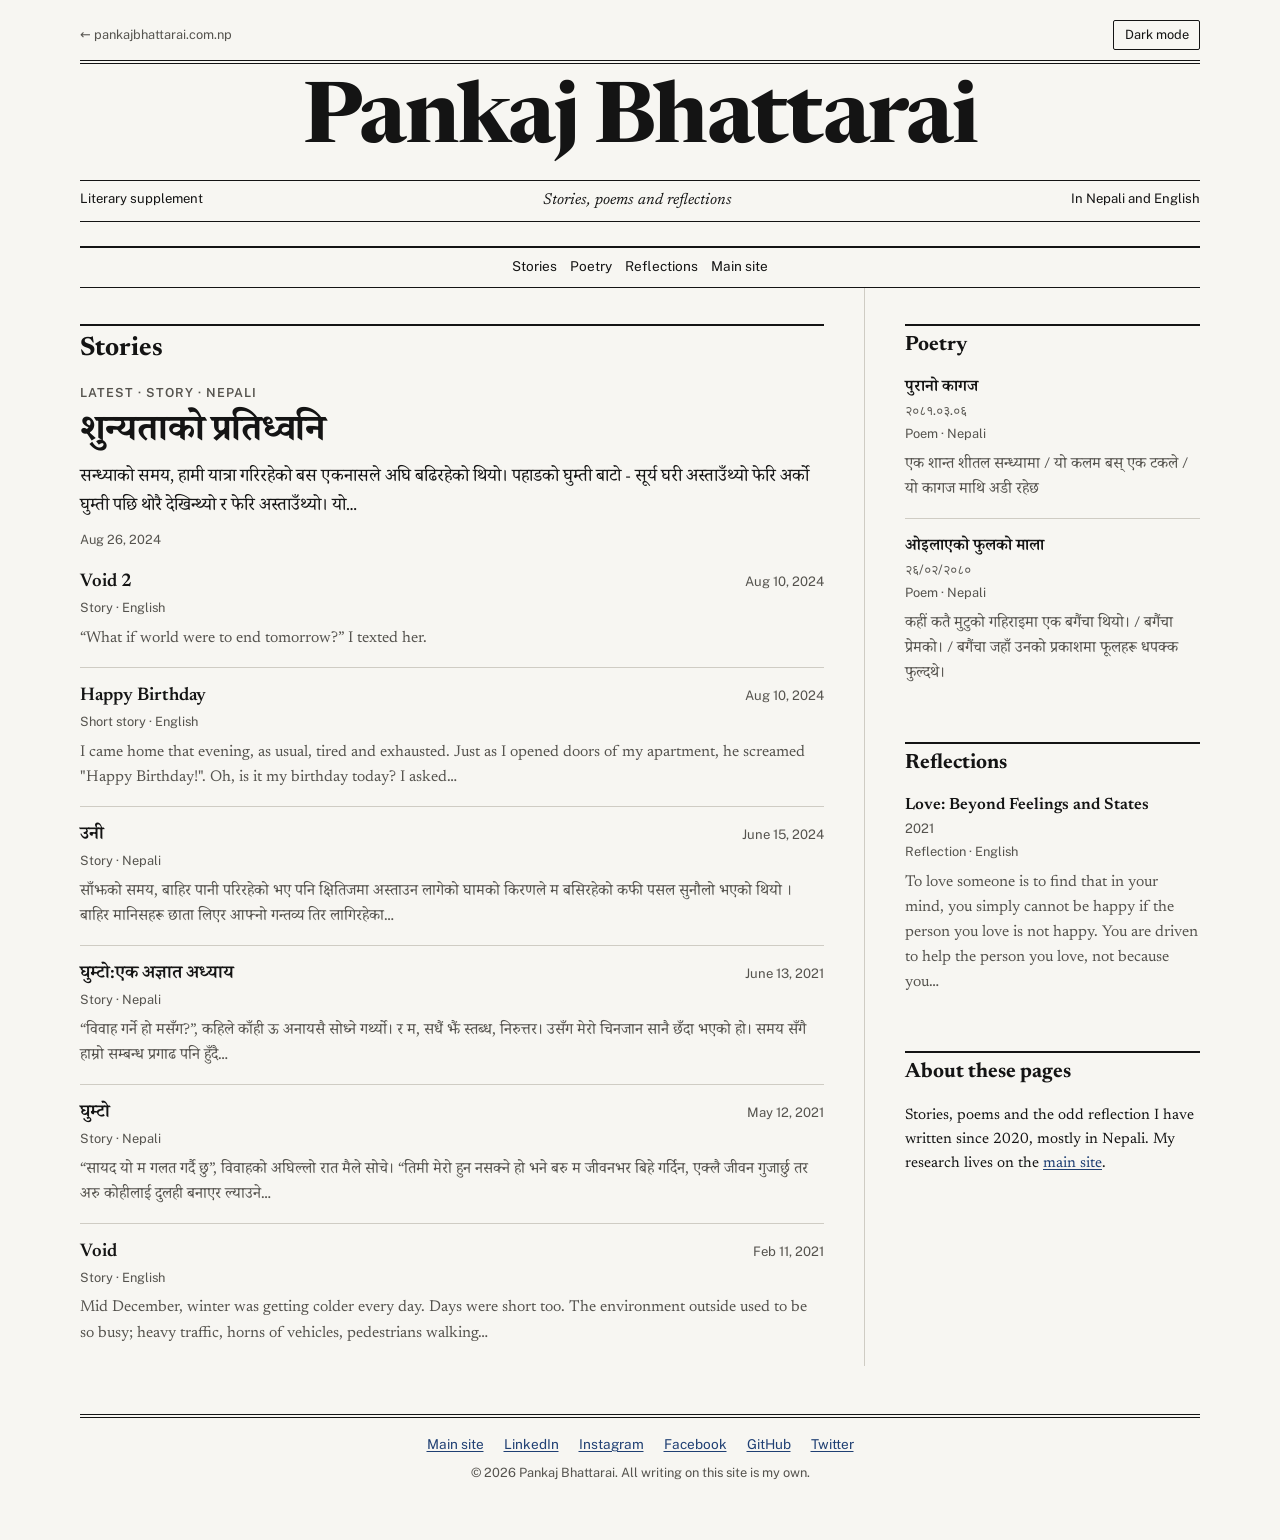
==== index.html @ b80f1229 "Restyle literature site to match main site design Replace the Argon/Bootstrap theme with the newspri" ====
<!doctype html>
<html lang="en">
<head>
<meta charset="utf-8">
<meta name="viewport" content="width=device-width, initial-scale=1">
<title>Literature | Pankaj Bhattarai</title>
<meta name="description" content="Stories, poems and reflections by Pankaj Bhattarai, in Nepali and English.">
<link rel="canonical" href="https://literature.pankajbhattarai.com.np/">
<link rel="icon" href="data:image/svg+xml,%3Csvg xmlns='http://www.w3.org/2000/svg' viewBox='0 0 64 64'%3E%3Crect width='64' height='64' fill='%23141414'/%3E%3Ctext x='32' y='45' font-family='Georgia,serif' font-size='34' font-weight='700' fill='%23f7f6f2' text-anchor='middle'%3EPB%3C/text%3E%3C/svg%3E">
<meta property="og:type" content="website">
<meta property="og:url" content="https://literature.pankajbhattarai.com.np/">
<meta property="og:title" content="Literature | Pankaj Bhattarai">
<meta property="og:description" content="Stories, poems and reflections by Pankaj Bhattarai, in Nepali and English.">
<meta name="twitter:card" content="summary">
<script>
  // Apply a saved theme before the page paints, so there is no flash.
  try {
    var saved = localStorage.getItem('theme');
    if (saved === 'light' || saved === 'dark') document.documentElement.setAttribute('data-theme', saved);
  } catch (e) {}
</script>
<link rel="preconnect" href="https://fonts.googleapis.com">
<link rel="preconnect" href="https://fonts.gstatic.com" crossorigin>
<link href="https://fonts.googleapis.com/css2?family=Newsreader:ital,opsz,wght@0,6..72,400;0,6..72,600;0,6..72,700;1,6..72,400&family=Noto+Serif+Devanagari:wght@400;600;700&family=Public+Sans:wght@400;600&display=swap" rel="stylesheet">
<link href="css/site.css" rel="stylesheet">
</head>
<body>
<div class="wrap wrap--wide">

  <header class="masthead">
    <div class="topbar">
      <a href="https://www.pankajbhattarai.com.np/">&larr; pankajbhattarai.com.np</a>
      <button class="theme-toggle" type="button" aria-pressed="false">Dark mode</button>
    </div>
    <h1 class="nameplate">Pankaj Bhattarai</h1>
    <p class="dateline">
      <span class="side">Literary supplement</span>
      <span class="center">Stories, poems and reflections</span>
      <span class="side">In Nepali and English</span>
    </p>
    <nav class="sections" aria-label="Sections">
      <a href="#stories">Stories</a>
      <a href="#poetry">Poetry</a>
      <a href="#reflections">Reflections</a>
      <a href="https://www.pankajbhattarai.com.np/">Main site</a>
    </nav>
  </header>

  <main class="cols">
  <div class="col-main">
    <section id="stories">
      <h2>Stories</h2>
      <article class="lead">
        <p class="kicker">Latest &middot; Story &middot; Nepali</p>
        <h3 class="lead-title" lang="ne"><a href="sunyata.html">शुन्यताको प्रतिध्वनि</a></h3>
        <p class="excerpt" lang="ne">सन्ध्याको समय, हामी यात्रा गरिरहेको बस एकनासले अघि बढिरहेको थियो। पहाडको घुम्ती बाटो - सूर्य घरी अस्ताउँथ्यो फेरि अर्को घुम्ती पछि थोरै देखिन्थ्यो र फेरि अस्ताउँथ्यो। यो…</p>
        <p class="meta">Aug 26, 2024</p>
      </article>
      <div class="item">
        <div class="item-head">
          <h3><a href="void_two.html">Void 2</a></h3>
          <span class="when">Aug 10, 2024</span>
        </div>
        <p class="meta">Story &middot; English</p>
        <p class="excerpt">“What if world were to end tomorrow?” I texted her.</p>
      </div>
      <div class="item">
        <div class="item-head">
          <h3><a href="Happy_birthday.html">Happy Birthday</a></h3>
          <span class="when">Aug 10, 2024</span>
        </div>
        <p class="meta">Short story &middot; English</p>
        <p class="excerpt">I came home that evening, as usual, tired and exhausted. Just as I opened doors of my apartment, he screamed &quot;Happy Birthday!&quot;. Oh, is it my birthday today? I asked…</p>
      </div>
      <div class="item">
        <div class="item-head">
          <h3 lang="ne"><a href="Uni.html">उनी</a></h3>
          <span class="when">June 15, 2024</span>
        </div>
        <p class="meta">Story &middot; Nepali</p>
        <p class="excerpt" lang="ne">साँझको समय, बाहिर पानी परिरहेको भए पनि क्षितिजमा अस्ताउन लागेको घामको किरणले म बसिरहेको कफी पसल सुनौलो भएको थियो । बाहिर मानिसहरू छाता लिएर आफ्नो गन्तव्य तिर लागिरहेका…</p>
      </div>
      <div class="item">
        <div class="item-head">
          <h3 lang="ne"><a href="Ghumto_two.html">घुम्टो:एक अज्ञात अध्याय</a></h3>
          <span class="when">June 13, 2021</span>
        </div>
        <p class="meta">Story &middot; Nepali</p>
        <p class="excerpt" lang="ne">“विवाह गर्ने हो मसँग?”, कहिले काँही ऊ अनायसै सोध्ने गर्थ्यो। र म, सधैं झैं स्तब्ध, निरुत्तर। उसँग मेरो चिनजान सानै छँदा भएको हो। समय सँगै हाम्रो सम्बन्ध प्रगाढ पनि हुँदै…</p>
      </div>
      <div class="item">
        <div class="item-head">
          <h3 lang="ne"><a href="Ghumto.html">घुम्टो</a></h3>
          <span class="when">May 12, 2021</span>
        </div>
        <p class="meta">Story &middot; Nepali</p>
        <p class="excerpt" lang="ne">“सायद यो म गलत गर्दै छु”, विवाहको अघिल्लो रात मैले सोचे। “तिमी मेरो हुन नसक्ने हो भने बरु म जीवनभर बिहे गर्दिन, एक्लै जीवन गुजार्छु तर अरु कोहीलाई दुलही बनाएर ल्याउने…</p>
      </div>
      <div class="item">
        <div class="item-head">
          <h3><a href="void.html">Void</a></h3>
          <span class="when">Feb 11, 2021</span>
        </div>
        <p class="meta">Story &middot; English</p>
        <p class="excerpt">Mid December, winter was getting colder every day. Days were short too. The environment outside used to be so busy; heavy traffic, horns of vehicles, pedestrians walking…</p>
      </div>
    </section>
  </div>
  <aside class="col-rail" aria-label="Poetry and reflections">
    <section id="poetry">
      <h2>Poetry</h2>
      <div class="item">
        <div class="item-head">
          <h3 lang="ne"><a href="Purano_kagaz.html">पुरानो कागज</a></h3>
          <span class="when">२०८१.०३.०६</span>
        </div>
        <p class="meta">Poem &middot; Nepali</p>
        <p class="excerpt" lang="ne">एक शान्त शीतल सन्ध्यामा / यो कलम बस् एक टकले / यो कागज माथि अडी रहेछ</p>
      </div>
      <div class="item">
        <div class="item-head">
          <h3 lang="ne"><a href="Ooilayeko_fulko_mali.html">ओइलाएको फुलको माला</a></h3>
          <span class="when">२६/०२/२०८०</span>
        </div>
        <p class="meta">Poem &middot; Nepali</p>
        <p class="excerpt" lang="ne">कहीं कतै मुटुको गहिराइमा एक बगैंचा थियो। / बगैंचा प्रेमको। / बगैंचा जहाँ उनको प्रकाशमा फूलहरू धपक्क फुल्दथे।</p>
      </div>
    </section>
    <section id="reflections">
      <h2>Reflections</h2>
      <div class="item">
        <div class="item-head">
          <h3><a href="Love.html">Love: Beyond Feelings and States</a></h3>
          <span class="when">2021</span>
        </div>
        <p class="meta">Reflection &middot; English</p>
        <p class="excerpt">To love someone is to find that in your mind, you simply cannot be happy if the person you love is not happy. You are driven to help the person you love, not because you…</p>
      </div>
    </section>
    <section id="about">
      <h2>About these pages</h2>
      <p>Stories, poems and the odd reflection I have written since 2020, mostly in Nepali. My research lives on the <a href="https://www.pankajbhattarai.com.np/">main site</a>.</p>
    </section>
  </aside>
  </main>

  <footer>
    <p class="social">
      <a href="https://www.pankajbhattarai.com.np/">Main site</a>
      <a href="https://www.linkedin.com/in/pankajbhattarai/" target="_blank" rel="noreferrer">LinkedIn</a>
      <a href="https://www.instagram.com/im.endangered/" target="_blank" rel="noreferrer">Instagram</a>
      <a href="https://www.facebook.com/im.endangered/" target="_blank" rel="noreferrer">Facebook</a>
      <a href="https://github.com/im-endangered/" target="_blank" rel="noreferrer">GitHub</a>
      <a href="https://twitter.com/pankaj69420" target="_blank" rel="noreferrer">Twitter</a>
    </p>
    <p>&copy; 2026 Pankaj Bhattarai. All writing on this site is my own.</p>
  </footer>
</div>
<script src="js/site.js"></script>
</body>
</html>
---- css/site.css ----
/* Literary supplement to pankajbhattarai.com.np.
   Same tokens and type as the main site: newsprint in light, night edition in dark. */
:root{
  --paper:#f7f6f2;
  --ink:#141414;
  --muted:#55534e;
  --rule:#141414;
  --hair:#cfccc4;
  --band:#ebe9e3;
  --link:#1f3f73;
  /* Newsreader has no Devanagari, so Nepali text falls through to Noto Serif Devanagari. */
  --serif:"Newsreader", "Noto Serif Devanagari", "Iowan Old Style", Georgia, "Times New Roman", serif;
  --sans:"Public Sans", "Noto Sans Devanagari", system-ui, -apple-system, "Segoe UI", Roboto, sans-serif;
  color-scheme: light;
}
:root[data-theme="dark"]{
  --paper:#131210; --ink:#ede6d8; --muted:#a59e90; --rule:#b3ab9c; --hair:#2f2c27;
  --band:#1e1c19; --link:#e6bc6e;
  color-scheme: dark;
}
::selection{ background:var(--link); color:var(--paper); }

*{ box-sizing:border-box; }
html{ scroll-behavior:smooth; }
body{
  margin:0; background:var(--paper); color:var(--ink);
  font-family:var(--serif); font-size:18px; line-height:1.6;
  -webkit-font-smoothing:antialiased;
}
a{ color:var(--link); text-underline-offset:2px; text-decoration-thickness:1px; }
a:hover{ text-decoration-thickness:2px; }
a:focus-visible, button:focus-visible{ outline:2px solid var(--link); outline-offset:3px; border-radius:2px; }

.wrap{ max-width:47rem; margin:0 auto; padding:0 1.25rem; }

@media (min-width:1080px){
  .wrap--wide{ max-width:74rem; padding:0 2rem; }
  .cols{ display:grid; grid-template-columns:minmax(0,1fr) 21rem; column-gap:2.5rem; }
  .col-rail{ border-left:1px solid var(--hair); padding-left:2.5rem; font-size:.94rem; }
  .col-rail h2{ font-size:1.3rem; }
  .col-rail h3{ font-size:1.02rem; }
  .col-rail .item-head{ flex-direction:column; gap:.1rem; }
}

/* Masthead */
.masthead{ padding-top:1.25rem; text-align:center; }
.topbar{
  display:flex; justify-content:space-between; align-items:center; gap:1rem;
  font-family:var(--sans); font-size:.8rem; color:var(--muted);
  padding-bottom:.6rem;
}
.topbar a{ color:var(--muted); text-decoration:none; }
.topbar a:hover{ color:var(--ink); text-decoration:underline; }
.theme-toggle{
  font:inherit; color:var(--ink); background:transparent; cursor:pointer;
  border:1px solid var(--rule); border-radius:2px; padding:.25rem .65rem;
}
.theme-toggle:hover{ background:var(--band); }
.nameplate{
  font-family:var(--serif); font-weight:700; font-size:clamp(2.4rem, 7.5vw, 5.25rem);
  line-height:1; letter-spacing:-0.02em; margin:0;
  border-top:4px double var(--rule); padding-top:1rem;
}
.nameplate a{ color:inherit; text-decoration:none; }
.masthead--compact .nameplate{ font-size:clamp(1.8rem, 5vw, 2.6rem); padding-top:.7rem; }
.dateline{
  display:flex; justify-content:space-between; gap:1rem; flex-wrap:wrap;
  margin:1rem 0 0; padding:.45rem 0;
  border-top:1px solid var(--rule); border-bottom:1px solid var(--rule);
  font-family:var(--sans); font-size:.82rem; color:var(--ink);
}
.masthead--compact .dateline{ margin-top:.7rem; }
.dateline .center{ font-family:var(--serif); font-style:italic; font-size:.98rem; }

nav.sections{
  margin-top:1.5rem; padding:.55rem 0;
  border-top:2px solid var(--rule); border-bottom:1px solid var(--rule);
  display:flex; justify-content:center; flex-wrap:wrap; gap:.2rem .8rem;
  font-family:var(--sans); font-size:.85rem;
}
nav.sections a{ color:var(--ink); text-decoration:none; }
nav.sections a:hover{ text-decoration:underline; }

/* Sections */
section{ padding:2.25rem 0 .25rem; scroll-margin-top:1rem; }
h2{
  font-family:var(--serif); font-weight:700; font-size:1.65rem; line-height:1.2;
  margin:0 0 1.1rem; padding-top:.5rem; border-top:2px solid var(--rule);
}
h3{ font-family:var(--serif); font-weight:600; font-size:1.15rem; margin:0; line-height:1.35; }
p{ margin:0 0 1rem; }

.item{ padding:1rem 0; border-top:1px solid var(--hair); }
.item:first-of-type{ border-top:none; padding-top:0; }
.item-head{ display:flex; justify-content:space-between; align-items:baseline; gap:1rem; }
.item h3 a, .lead-title a{ color:var(--ink); text-decoration:none; }
.item h3 a:hover, .lead-title a:hover{ text-decoration:underline; }
.when{ font-family:var(--sans); color:var(--muted); font-size:.82rem; white-space:nowrap; flex-shrink:0; }
.meta{ font-family:var(--sans); color:var(--muted); font-size:.8rem; margin:.2rem 0 0; }
.excerpt{ margin:.45rem 0 0; color:var(--muted); font-size:.98rem; }

.kicker{
  font-family:var(--sans); font-size:.78rem; font-weight:600; letter-spacing:.08em; text-transform:uppercase;
  color:var(--muted); margin:0 0 .5rem;
}
.lead{ padding-bottom:1.25rem; }
.lead-title{ font-size:clamp(1.6rem, 4vw, 2.3rem); font-weight:700; line-height:1.15; letter-spacing:-0.01em; }
.lead .excerpt{ font-size:1.12rem; color:var(--ink); margin-top:.6rem; }
.lead .meta{ margin-top:.6rem; }

/* A single piece of writing */
.story{ max-width:38rem; margin:0 auto; }
.story-head{ text-align:center; padding:2.5rem 0 1.5rem; }
.story-title{
  font-family:var(--serif); font-weight:700; font-size:clamp(2rem, 6vw, 3.2rem);
  line-height:1.15; letter-spacing:-0.015em; margin:0;
}
.byline{
  margin:.9rem 0 0; font-family:var(--sans); font-size:.85rem; color:var(--muted);
}
.prose{ font-size:1.1rem; line-height:1.7; border-top:1px solid var(--rule); padding-top:1.75rem; }
.prose p{ margin:0 0 1.15rem; }
.prose[lang="ne"], .prose:lang(ne){ line-height:1.9; }
.prose:lang(en) > p.first::first-letter{
  float:left; font-weight:700; font-size:3.4em; line-height:.85; padding:.08em .08em 0 0;
}
.prose .note{ font-style:italic; color:var(--muted); font-size:1rem; }
.prose .break{ text-align:center; letter-spacing:.6em; color:var(--muted); margin:1.75rem 0; }
.prose .coda{ text-align:center; }

.verse{ text-align:center; }
.verse p{ margin:0 0 .35rem; }

.notes{
  margin-top:2rem; padding-top:.9rem; border-top:1px solid var(--hair);
  font-size:.95rem; color:var(--muted);
}
.notes p{ margin:0 0 .6rem; }

.comments h2{ font-size:1.3rem; }
.comments-box{ background:#fff; border:1px solid var(--hair); padding:.5rem; min-height:4rem; }
.comments .small{ font-family:var(--sans); font-size:.8rem; color:var(--muted); }

.story-nav{
  display:flex; justify-content:space-between; gap:1rem; flex-wrap:wrap;
  margin-top:2.5rem; padding:.55rem 0;
  border-top:2px solid var(--rule); border-bottom:1px solid var(--rule);
  font-family:var(--sans); font-size:.85rem;
}

footer{
  border-top:4px double var(--rule); margin-top:3rem; padding:1rem 0 3rem;
  font-family:var(--sans); color:var(--muted); font-size:.8rem; text-align:center;
}
footer p{ margin:0 0 .5rem; }
.social{ display:flex; justify-content:center; flex-wrap:wrap; gap:.3rem 1.25rem; font-size:.85rem; }

@media (max-width:640px){
  body{ font-size:17px; }
  .dateline{ justify-content:center; text-align:center; }
  .dateline .side:last-child{ display:none; }
  .item-head{ flex-direction:column; gap:.1rem; }
  .prose{ font-size:1.05rem; }
}
@media print{
  .topbar, nav.sections, .comments, .story-nav{ display:none; }
  a{ color:inherit; }
}
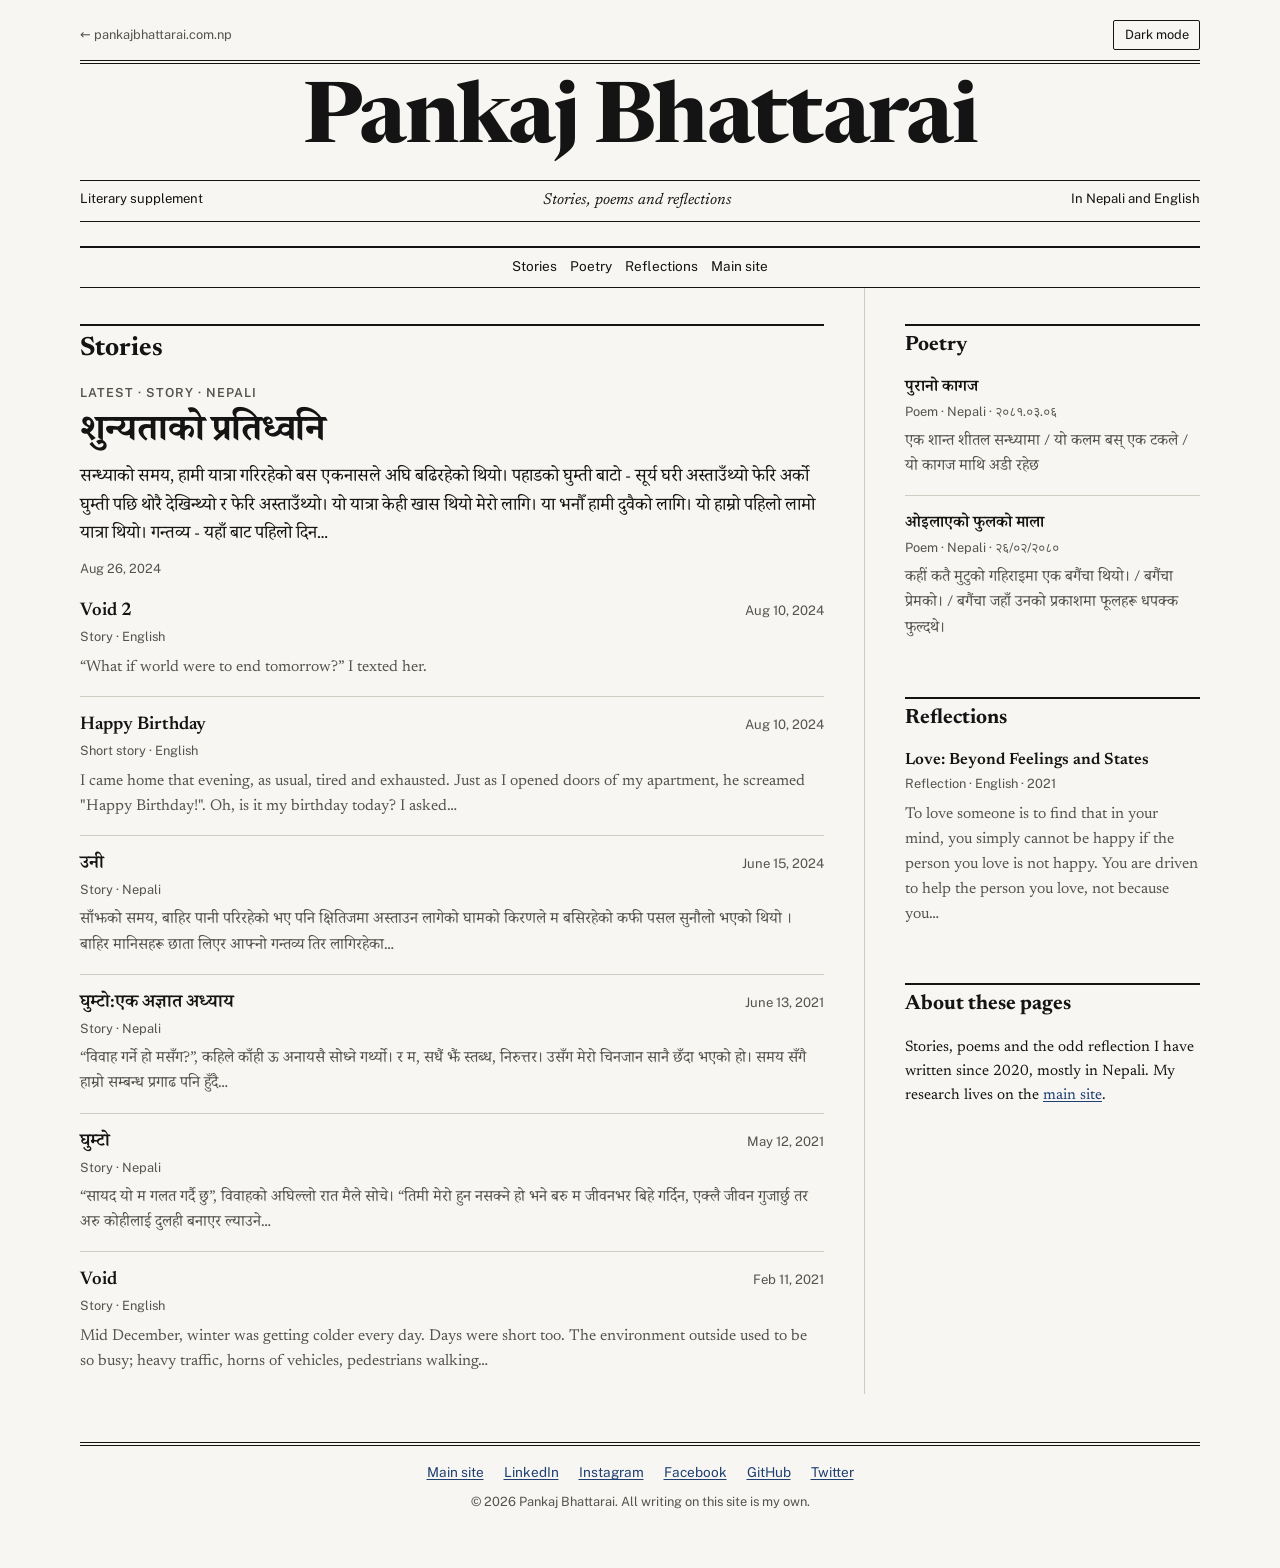
==== commit 8bf12a5c: "Refine literature site: pager, sitemap, cleanup - Add newer/older links between pieces at the end of" ====
--- a/index.html
+++ b/index.html
@@ -53,7 +53,7 @@
       <article class="lead">
         <p class="kicker">Latest &middot; Story &middot; Nepali</p>
         <h3 class="lead-title" lang="ne"><a href="sunyata.html">शुन्यताको प्रतिध्वनि</a></h3>
-        <p class="excerpt" lang="ne">सन्ध्याको समय, हामी यात्रा गरिरहेको बस एकनासले अघि बढिरहेको थियो। पहाडको घुम्ती बाटो - सूर्य घरी अस्ताउँथ्यो फेरि अर्को घुम्ती पछि थोरै देखिन्थ्यो र फेरि अस्ताउँथ्यो। यो…</p>
+        <p class="excerpt" lang="ne">सन्ध्याको समय, हामी यात्रा गरिरहेको बस एकनासले अघि बढिरहेको थियो। पहाडको घुम्ती बाटो - सूर्य घरी अस्ताउँथ्यो फेरि अर्को घुम्ती पछि थोरै देखिन्थ्यो र फेरि अस्ताउँथ्यो। यो यात्रा केही खास थियो मेरो लागि। या भनौँ हामी दुवैको लागि। यो हाम्रो पहिलो लामो यात्रा थियो। गन्तव्य - यहाँ बाट पहिलो दिन…</p>
         <p class="meta">Aug 26, 2024</p>
       </article>
       <div class="item">
@@ -110,30 +110,21 @@
     <section id="poetry">
       <h2>Poetry</h2>
       <div class="item">
-        <div class="item-head">
-          <h3 lang="ne"><a href="Purano_kagaz.html">पुरानो कागज</a></h3>
-          <span class="when">२०८१.०३.०६</span>
-        </div>
-        <p class="meta">Poem &middot; Nepali</p>
+        <h3 lang="ne"><a href="Purano_kagaz.html">पुरानो कागज</a></h3>
+        <p class="meta">Poem &middot; Nepali &middot; २०८१.०३.०६</p>
         <p class="excerpt" lang="ne">एक शान्त शीतल सन्ध्यामा / यो कलम बस् एक टकले / यो कागज माथि अडी रहेछ</p>
       </div>
       <div class="item">
-        <div class="item-head">
-          <h3 lang="ne"><a href="Ooilayeko_fulko_mali.html">ओइलाएको फुलको माला</a></h3>
-          <span class="when">२६/०२/२०८०</span>
-        </div>
-        <p class="meta">Poem &middot; Nepali</p>
+        <h3 lang="ne"><a href="Ooilayeko_fulko_mali.html">ओइलाएको फुलको माला</a></h3>
+        <p class="meta">Poem &middot; Nepali &middot; २६/०२/२०८०</p>
         <p class="excerpt" lang="ne">कहीं कतै मुटुको गहिराइमा एक बगैंचा थियो। / बगैंचा प्रेमको। / बगैंचा जहाँ उनको प्रकाशमा फूलहरू धपक्क फुल्दथे।</p>
       </div>
     </section>
     <section id="reflections">
       <h2>Reflections</h2>
       <div class="item">
-        <div class="item-head">
-          <h3><a href="Love.html">Love: Beyond Feelings and States</a></h3>
-          <span class="when">2021</span>
-        </div>
-        <p class="meta">Reflection &middot; English</p>
+        <h3><a href="Love.html">Love: Beyond Feelings and States</a></h3>
+        <p class="meta">Reflection &middot; English &middot; 2021</p>
         <p class="excerpt">To love someone is to find that in your mind, you simply cannot be happy if the person you love is not happy. You are driven to help the person you love, not because you…</p>
       </div>
     </section>
--- a/css/site.css
+++ b/css/site.css
@@ -141,9 +141,20 @@
 .comments-box{ background:#fff; border:1px solid var(--hair); padding:.5rem; min-height:4rem; }
 .comments .small{ font-family:var(--sans); font-size:.8rem; color:var(--muted); }
 
+.pager{
+  display:grid; grid-template-columns:1fr 1fr; gap:0;
+  margin-top:2.5rem; border-top:2px solid var(--rule);
+}
+.pager a{ display:block; padding:.9rem 0; color:var(--ink); text-decoration:none; }
+.pager a.older{ text-align:right; border-left:1px solid var(--hair); padding-left:1rem; }
+.pager a.newer{ padding-right:1rem; }
+.pager .kicker{ display:block; margin:0 0 .25rem; }
+.pager-title{ font-weight:600; font-size:1.1rem; line-height:1.3; }
+.pager a:hover .pager-title{ text-decoration:underline; }
+
 .story-nav{
   display:flex; justify-content:space-between; gap:1rem; flex-wrap:wrap;
-  margin-top:2.5rem; padding:.55rem 0;
+  margin:0; padding:.55rem 0;
   border-top:2px solid var(--rule); border-bottom:1px solid var(--rule);
   font-family:var(--sans); font-size:.85rem;
 }
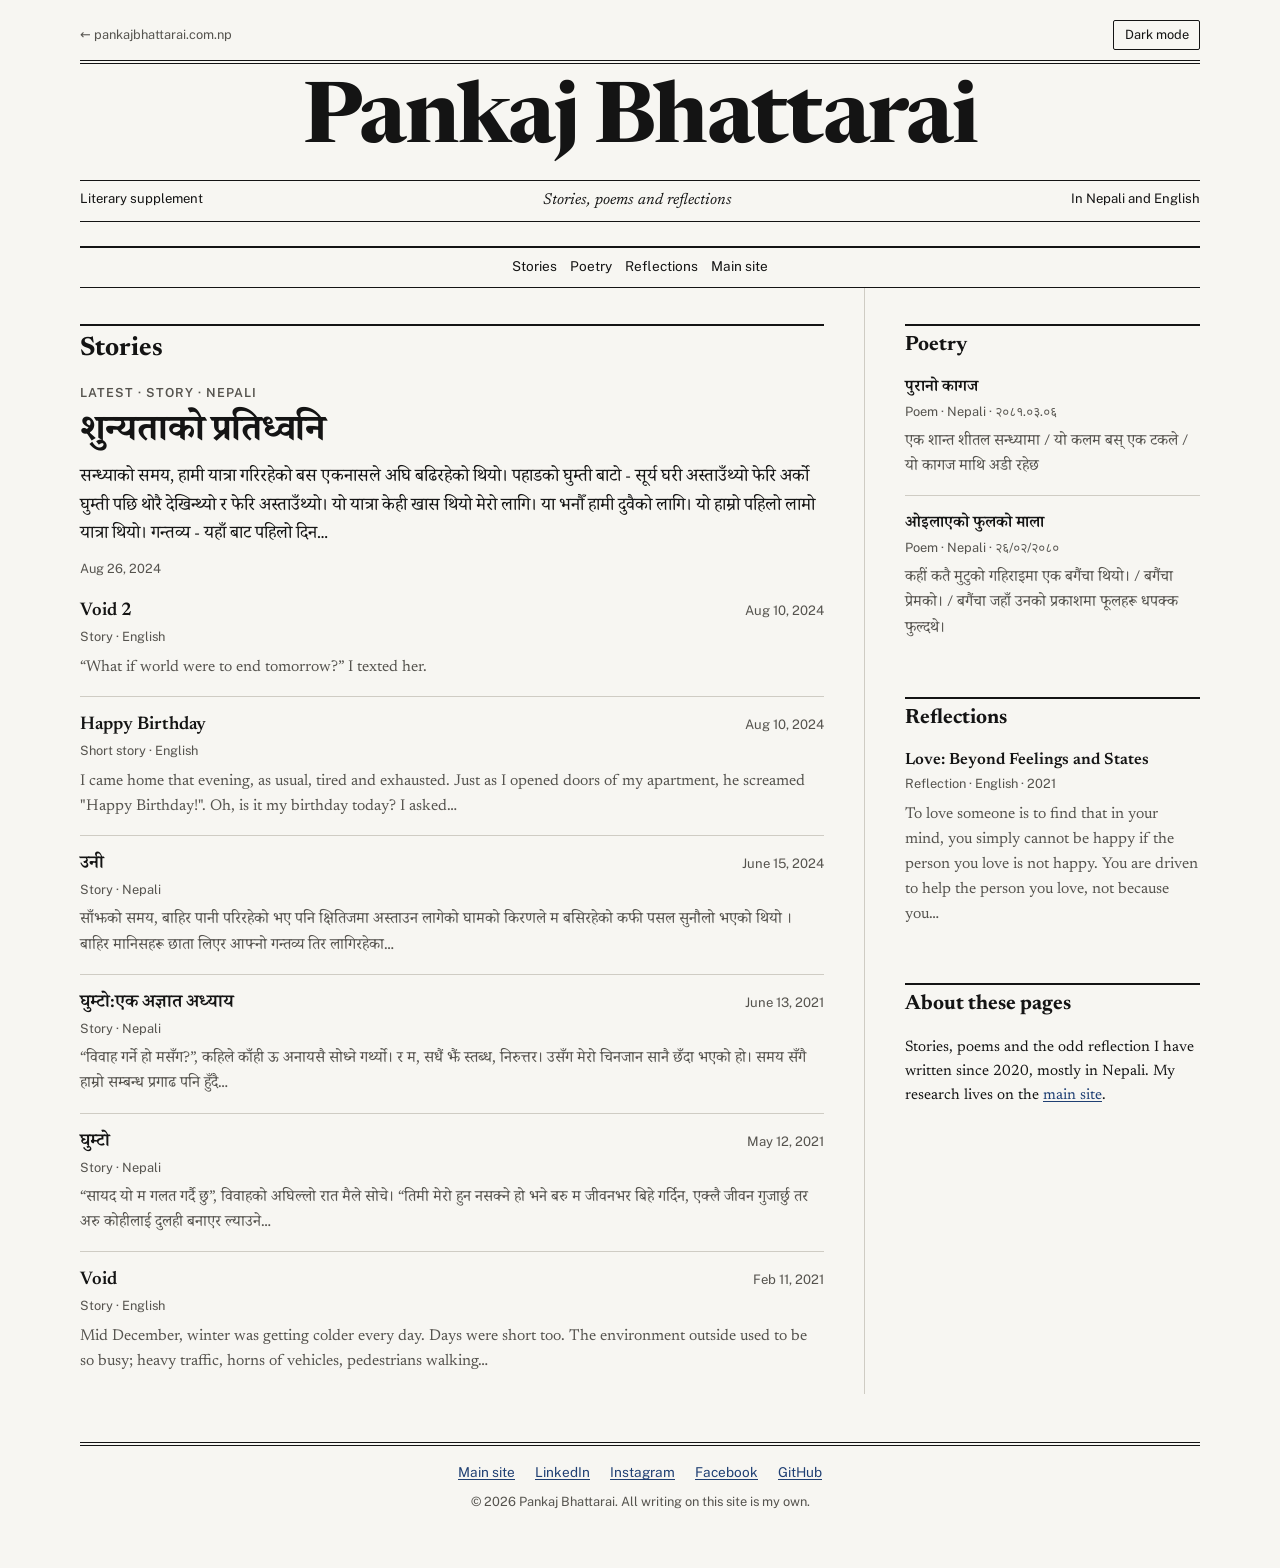
==== commit 1d2b34f8: "Remove Twitter link from footer Co-Authored-By: Claude Opus 5.5 <noreply@anthropic.com>" ====
--- a/index.html
+++ b/index.html
@@ -142,7 +142,6 @@
       <a href="https://www.instagram.com/im.endangered/" target="_blank" rel="noreferrer">Instagram</a>
       <a href="https://www.facebook.com/im.endangered/" target="_blank" rel="noreferrer">Facebook</a>
       <a href="https://github.com/im-endangered/" target="_blank" rel="noreferrer">GitHub</a>
-      <a href="https://twitter.com/pankaj69420" target="_blank" rel="noreferrer">Twitter</a>
     </p>
     <p>&copy; 2026 Pankaj Bhattarai. All writing on this site is my own.</p>
   </footer>
